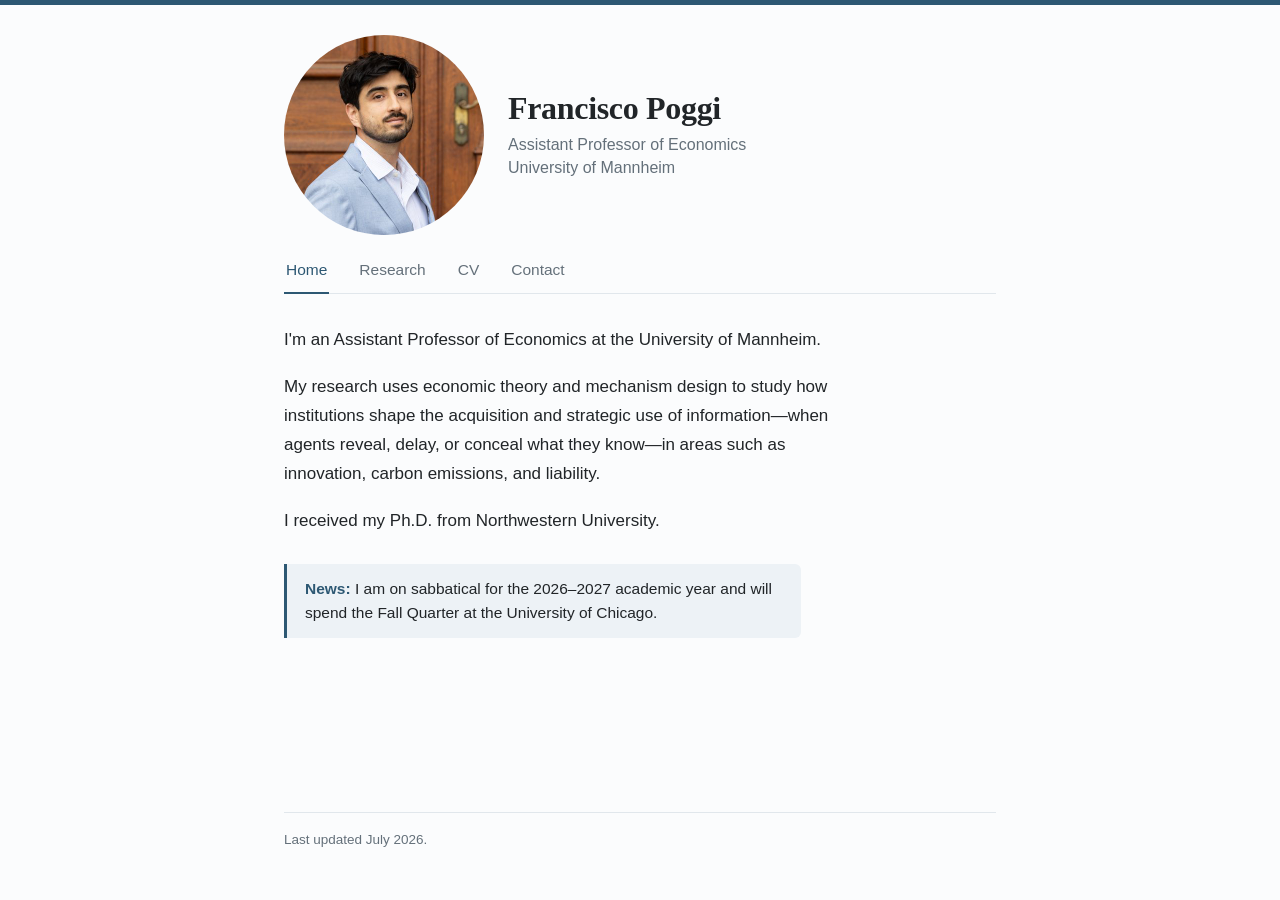
==== simple-site/index.html @ 57459748 "remove link to confessions slides" ====
<!DOCTYPE html>
<html lang="en">
<head>
  <meta charset="utf-8">
  <meta name="viewport" content="width=device-width, initial-scale=1">
  <title>Francisco Poggi</title>
  <meta name="description" content="Francisco Poggi is an Assistant Professor of Economics at the University of Mannheim working on microeconomic theory and mechanism design, studying how institutions shape the strategic acquisition, disclosure, and concealment of information.">
  <link rel="canonical" href="https://www.franciscopoggi.com/">
  <meta property="og:title" content="Francisco Poggi">
  <meta property="og:description" content="Assistant Professor of Economics at the University of Mannheim. Microeconomic theory and mechanism design.">
  <meta property="og:url" content="https://www.franciscopoggi.com/">
  <meta property="og:image" content="https://www.franciscopoggi.com/files/avatar.jpg">
  <meta property="og:type" content="website">
  <link rel="icon" href="data:image/svg+xml,%3Csvg xmlns='http://www.w3.org/2000/svg' viewBox='0 0 100 100'%3E%3Ccircle cx='50' cy='50' r='50' fill='%232d5873'/%3E%3Ctext x='50' y='70' font-size='56' text-anchor='middle' fill='%23fdfcfa' font-family='Georgia,serif'%3EP%3C/text%3E%3C/svg%3E">
  <link rel="stylesheet" href="style.css">
  <noscript><style>.panel { display: block !important; }</style></noscript>
</head>
<body>

  <div class="wrap">

    <!-- ================= MASTHEAD ================= -->
    <header class="masthead">
      <img src="files/avatar.jpg" alt="Francisco Poggi">
      <div class="masthead-info">
        <h1>Francisco Poggi</h1>
        <p class="role">Assistant Professor of Economics<br>
          <a href="https://www.uni-mannheim.de/en/" target="_blank" rel="noopener">University of Mannheim</a></p>
      </div>
    </header>

    <!-- ================= TABS =================
         Tabs switch panels in place (no page reload). CV is a normal link. -->
    <nav class="tabs">
      <a href="#home" data-panel="home" class="active">Home</a>
      <a href="#research" data-panel="research">Research</a>
      <a href="#cv" data-panel="cv">CV</a>
      <a href="#contact" data-panel="contact">Contact</a>
    </nav>

    <!-- ================= HOME ================= -->
    <section class="panel visible" id="panel-home">
      <p>I'm an Assistant Professor of Economics at the University of Mannheim.</p>

      <p>My research uses economic theory and mechanism design to study how institutions
        shape the acquisition and strategic use of information—when agents reveal, delay,
        or conceal what they know—in areas such as innovation, carbon emissions, and liability.</p>

      <p>I received my Ph.D. from Northwestern University.</p>

      <div class="news">
        <strong>News:</strong> I am on sabbatical for the 2026&ndash;2027 academic year
        and will spend the Fall Quarter at the University of Chicago.
      </div>
    </section>

    <!-- ================= RESEARCH =================
         To add a paper, copy one .paper block and edit the title, link, coauthors,
         status, and abstract. Delete the <span class="status"> line if not applicable. -->
    <section class="panel" id="panel-research">

      <div class="paper">
        <p class="paper-head">
          <span class="title"><a href="files/scir.pdf" target="_blank" rel="noopener">Strategic Concealment in Innovation Races</a></span>
          <span class="meta">with <a href="https://sites.google.com/view/yonggyun-yg-kim/" target="_blank" rel="noopener">Yonggyun Kim</a>
            &middot; <span class="status">R&amp;R at AEJ: Micro</span></span>
        </p>
        <!-- <p class="abstract">Firms might avoid patenting intermediate innovations, even when this
          would mean capturing the full social value of the innovation.</p> -->
      </div>

      <div class="paper">
        <p class="paper-head">
          <span class="title"><a href="files/market-based_mechanisms.pdf" target="_blank" rel="noopener">Market-based Mechanisms</a></span>
          <span class="meta">with <a href="http://www.quitzevalenzuelastookey.com" target="_blank" rel="noopener">Quitz&eacute; Valenzuela-Stookey</a>
            &middot; <span class="status">R&amp;R at JPE</span></span>
        </p>
        <!-- <p class="abstract">How can policies use information contained in market outcomes when
          market participants care about the policy itself?</p> -->
      </div>

      <div class="paper">
        <p class="paper-head">
          <span class="title"><a href="files/taxation.pdf" target="_blank" rel="noopener">A Taxation Principle with Moral Hazard</a></span>
          <span class="meta">with <a href="https://faculty.wcas.northwestern.edu/bhs675/" target="_blank" rel="noopener">Bruno Strulovici</a></span>
        </p>
        <!-- <p class="abstract">Sometimes, eliciting private information becomes redundant.</p> -->
      </div>

      <div class="paper">
        <p class="paper-head">
          <span class="title"><a href="files/timing-innovations.pdf" target="_blank" rel="noopener">The Timing of Complementary Innovations</a></span>
        </p>
        <!-- <p class="abstract">Breakthroughs always enhance incentives to work on complementary
          projects, but only when the timing is endogenous.</p> -->
      </div>

      <div class="paper">
        <p class="paper-head">
          <span class="title"><a href="files/liability.pdf" target="_blank" rel="noopener">Liability Design with Information Acquisition</a></span>
          <span class="meta">with <a href="https://faculty.wcas.northwestern.edu/bhs675/" target="_blank" rel="noopener">Bruno Strulovici</a></span>
        </p>
        <!-- <p class="abstract">How should liability be determined for an agent who acquires
          information about an unknown risk?</p> -->
      </div>

      <div class="paper">
        <p class="paper-head">
          <span class="title">(Un)finished Products</span>
          <span class="meta">with <a href="https://sites.google.com/site/jorgelemuswebsite/home" target="_blank" rel="noopener">Jorge Lemus</a>
            &middot; <span class="status">Work in progress</span>
          </span>
        </p>
      </div>

      <div class="paper">
        <p class="paper-head">
          <span class="title">Confessions</span>
          <span class="meta"><span class="status">Work in progress</span></span>
        </p>
      </div>

    </section>

    <!-- ================= CV ================= -->
    <section class="panel" id="panel-cv">
      <p><strong>Employment</strong><br>
        Assistant Professor of Economics, University of Mannheim (2021&ndash;present)</p>

      <p><strong>Education</strong><br>
        Ph.D. in Economics, Northwestern University (2021)<br>
        M.A. and B.A. in Economics, Universidad de San Andr&eacute;s</p>

      <p><strong>Research interests</strong><br>
        Microeconomic theory, information economics, industrial organization,
        law and economics</p>

      <p><a href="files/cv.pdf" target="_blank" rel="noopener">Full CV (PDF) &rarr;</a></p>
    </section>

    <!-- ================= CONTACT ================= -->
    <section class="panel" id="panel-contact">
      <p><strong>Email</strong><br>
        <a href="mailto:poggi@uni-mannheim.de">poggi@uni-mannheim.de</a></p>

      <p><strong>Office</strong><br>
        Universit&auml;t Mannheim<br>
        L7, 3&ndash;5 &ndash; Room 310<br>
        68161 Mannheim<br>
        Germany</p>
    </section>

    <div class="spacer"></div>
    <footer>Last updated July 2026.</footer>

  </div>

  <script>
    // Tab switching without page reloads (keeps scroll position).
    var tabs = document.querySelectorAll('nav.tabs a[data-panel]');

    function showPanel(name) {
      document.querySelectorAll('.panel').forEach(function (p) {
        p.classList.toggle('visible', p.id === 'panel-' + name);
      });
      tabs.forEach(function (t) {
        t.classList.toggle('active', t.dataset.panel === name);
      });
    }

    function panelFromHash() {
      var h = location.hash.replace('#', '');
      return document.getElementById('panel-' + h) ? h : 'home';
    }

    tabs.forEach(function (t) {
      t.addEventListener('click', function (e) {
        e.preventDefault();                       // don't let the browser scroll/jump
        history.pushState(null, '', t.getAttribute('href'));
        showPanel(t.dataset.panel);
        // if scrolled past the tab bar, align it to the top so the new
        // panel starts in view; otherwise leave the scroll untouched
        var navTop = document.querySelector('nav.tabs').offsetTop;
        if (window.scrollY > navTop) window.scrollTo(0, navTop);
      });
    });

    window.addEventListener('popstate', function () { showPanel(panelFromHash()); });
    showPanel(panelFromHash());                   // honor #research / #contact on load
  </script>
</body>
</html>
---- simple-site/style.css ----
/* =========================================================
   Francisco Poggi — personal site
   Single stylesheet. Edit colors/spacing here; content
   lives in index.html.
   ========================================================= */

:root {
  --accent:    #2d5873;   /* steel blue — same primary as the old wowchemy theme */
  --text:      #212528;
  --muted:     #64707a;
  --rule:      #e1e7ec;
  --bg:        #fbfcfd;   /* very soft off-white, cool-tinted */
  --serif:     Georgia, "Times New Roman", "Iowan Old Style", serif;
  --max-width: 760px;
}

* { box-sizing: border-box; }
html { -webkit-text-size-adjust: 100%; }

body {
  margin: 0;
  min-height: 100vh;
  display: flex;
  flex-direction: column;
  border-top: 5px solid var(--accent);   /* full-width accent band anchors the page */
  background: var(--bg);
  color: var(--text);
  font-family: -apple-system, BlinkMacSystemFont, "Segoe UI", Roboto,
               Helvetica, Arial, sans-serif;
  font-size: 17px;
  line-height: 1.7;
}

.wrap {
  max-width: var(--max-width);
  width: 100%;
  margin: 0 auto;
  padding: 0 24px 48px;
  flex: 1;
  display: flex;
  flex-direction: column;
}
.spacer { flex: 1; }  /* pushes the footer to the bottom on short pages */

a { color: var(--accent); text-decoration: none; }
a:hover { text-decoration: underline; }

/* ---------- header / masthead ---------- */
header.masthead {
  display: flex;
  align-items: center;
  gap: 24px;
  margin: 30px 0 22px;
}
header.masthead img {
  width: 200px;
  height: 200px;
  border-radius: 50%;
  object-fit: cover;
  flex: none;
  background: #e8edf2;
}
header.masthead h1 {
  font-family: var(--serif);
  font-size: 32px;
  font-weight: 600;
  line-height: 1.15;
  margin: 0 0 6px;
  letter-spacing: -0.01em;
}
header.masthead .role {
  color: var(--muted);
  margin: 0;
  font-size: 16px;
  line-height: 1.45;
}
header.masthead .role a { color: var(--muted); }

/* ---------- tabs (below the masthead, identical on every page) ---------- */
nav.tabs {
  display: flex;
  flex-wrap: wrap;
  gap: 0 28px;
  margin: 0 0 32px;
  border-bottom: 1px solid var(--rule);
}
nav.tabs a {
  padding: 0 2px 9px;
  margin-bottom: -1px;              /* active border sits on top of the rule */
  border-bottom: 2px solid transparent;
  color: var(--muted);
  font-weight: 500;
  font-size: 15.5px;
}
nav.tabs a:hover {
  color: var(--accent);
  text-decoration: none;
}
nav.tabs a.active {
  color: var(--accent);
  border-bottom-color: var(--accent);
}

/* ---------- panels (tab content; JS toggles .visible) ---------- */
.panel { display: none; }
.panel.visible {
  display: block;
  /* softens the layout collapse when switching to a short panel */
  min-height: 30vh;
}

/* ---------- body prose ---------- */
.panel > p {
  margin: 0 0 18px;
  max-width: 60ch;   /* keep the measure comfortable */
}

/* ---------- news callout ---------- */
.news {
  border-left: 3px solid var(--accent);
  background: #edf2f6;
  padding: 13px 18px;
  margin: 28px 0;
  font-size: 15.5px;
  line-height: 1.55;
  border-radius: 0 6px 6px 0;
  max-width: 60ch;
}
.news strong { color: var(--accent); }

/* ---------- section heading ---------- */
h2 {
  align-self: flex-start;  /* keep border only as wide as the text */
  font-family: var(--serif);
  font-size: 23px;
  font-weight: 600;
  margin: 50px 0 4px;
  padding-bottom: 8px;
  border-bottom: 2px solid var(--accent);
  display: inline-block;
}

/* ---------- research / paper list ---------- */
.paper {
  padding: 9px 0;
  border-bottom: 1px solid var(--rule);
}
.paper:first-of-type { padding-top: 14px; }
.paper .paper-head { margin: 0; }
.paper .title {
  font-weight: 600;
  font-size: 17px;
  color: var(--accent);
}
.paper .title a { color: var(--accent); }
.paper .title a:hover { text-decoration: underline; }
.paper .meta {
  color: var(--muted);
  font-size: 15px;
}
.paper .status { font-style: italic; }
.paper .abstract {
  margin: 8px 0 2px;
  padding-left: 16px;
  color: #3d454c;
  font-size: 15.5px;
  line-height: 1.6;
  border-left: 2px solid var(--rule);
}

/* ---------- footer ---------- */
footer {
  margin-top: 40px;
  padding-top: 16px;
  border-top: 1px solid var(--rule);
  color: var(--muted);
  font-size: 13.5px;
}

/* ---------- responsive ---------- */
@media (max-width: 520px) {
  header.masthead { flex-direction: column; align-items: flex-start; gap: 16px; margin-top: 22px; }
  header.masthead img { width: 150px; height: 150px; }
  header.masthead h1 { font-size: 28px; }
}
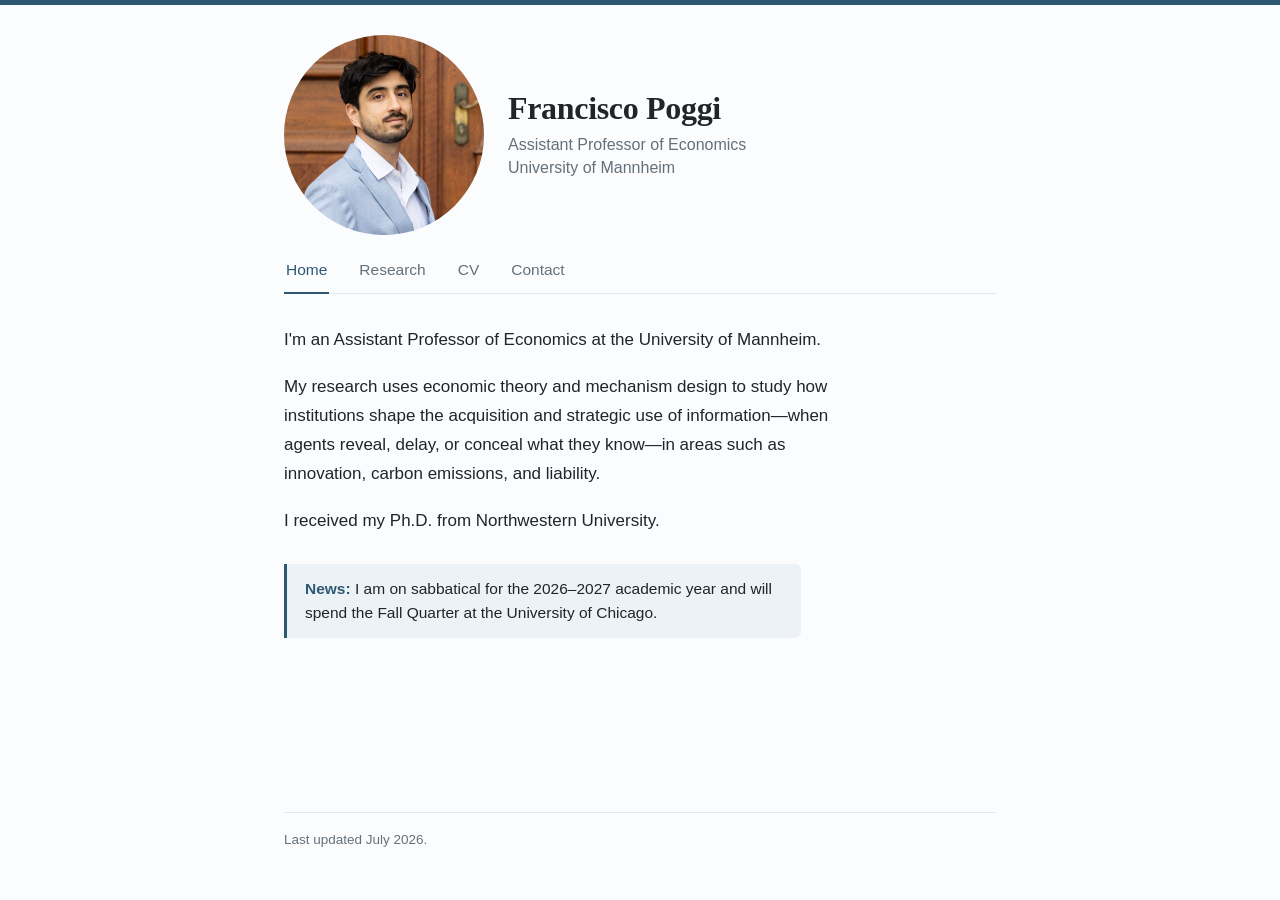
==== commit d865543d: "Update index.html" ====
--- a/simple-site/index.html
+++ b/simple-site/index.html
@@ -14,6 +14,14 @@
   <link rel="icon" href="data:image/svg+xml,%3Csvg xmlns='http://www.w3.org/2000/svg' viewBox='0 0 100 100'%3E%3Ccircle cx='50' cy='50' r='50' fill='%232d5873'/%3E%3Ctext x='50' y='70' font-size='56' text-anchor='middle' fill='%23fdfcfa' font-family='Georgia,serif'%3EP%3C/text%3E%3C/svg%3E">
   <link rel="stylesheet" href="style.css">
   <noscript><style>.panel { display: block !important; }</style></noscript>
+  <!-- Google Analytics (GA4) -->
+  <script async src="https://www.googletagmanager.com/gtag/js?id=G-MCCZ7WN1J0"></script>
+  <script>
+    window.dataLayer = window.dataLayer || [];
+    function gtag(){dataLayer.push(arguments);}
+    gtag('js', new Date());
+    gtag('config', 'G-MCCZ7WN1J0');
+  </script>
 </head>
 <body>
 
@@ -63,7 +71,7 @@
         <p class="paper-head">
           <span class="title"><a href="files/scir.pdf" target="_blank" rel="noopener">Strategic Concealment in Innovation Races</a></span>
           <span class="meta">with <a href="https://sites.google.com/view/yonggyun-yg-kim/" target="_blank" rel="noopener">Yonggyun Kim</a>
-            &middot; <span class="status">R&amp;R at AEJ: Micro</span></span>
+            &middot; <span class="status">Conditionally accepted at AEJ: Micro</span></span>
         </p>
         <!-- <p class="abstract">Firms might avoid patenting intermediate innovations, even when this
           would mean capturing the full social value of the innovation.</p> -->
@@ -71,7 +79,7 @@
 
       <div class="paper">
         <p class="paper-head">
-          <span class="title"><a href="files/market-based_mechanisms.pdf" target="_blank" rel="noopener">Market-based Mechanisms</a></span>
+          <span class="title"><a href="files/market-based_mechanisms.pdf" target="_blank" rel="noopener">Market-based Policies</a></span>
           <span class="meta">with <a href="http://www.quitzevalenzuelastookey.com" target="_blank" rel="noopener">Quitz&eacute; Valenzuela-Stookey</a>
             &middot; <span class="status">R&amp;R at JPE</span></span>
         </p>
@@ -115,7 +123,7 @@
 
       <div class="paper">
         <p class="paper-head">
-          <span class="title">Confessions</span>
+          <span class="title">Off-protocol Communication</span>
           <span class="meta"><span class="status">Work in progress</span></span>
         </p>
       </div>
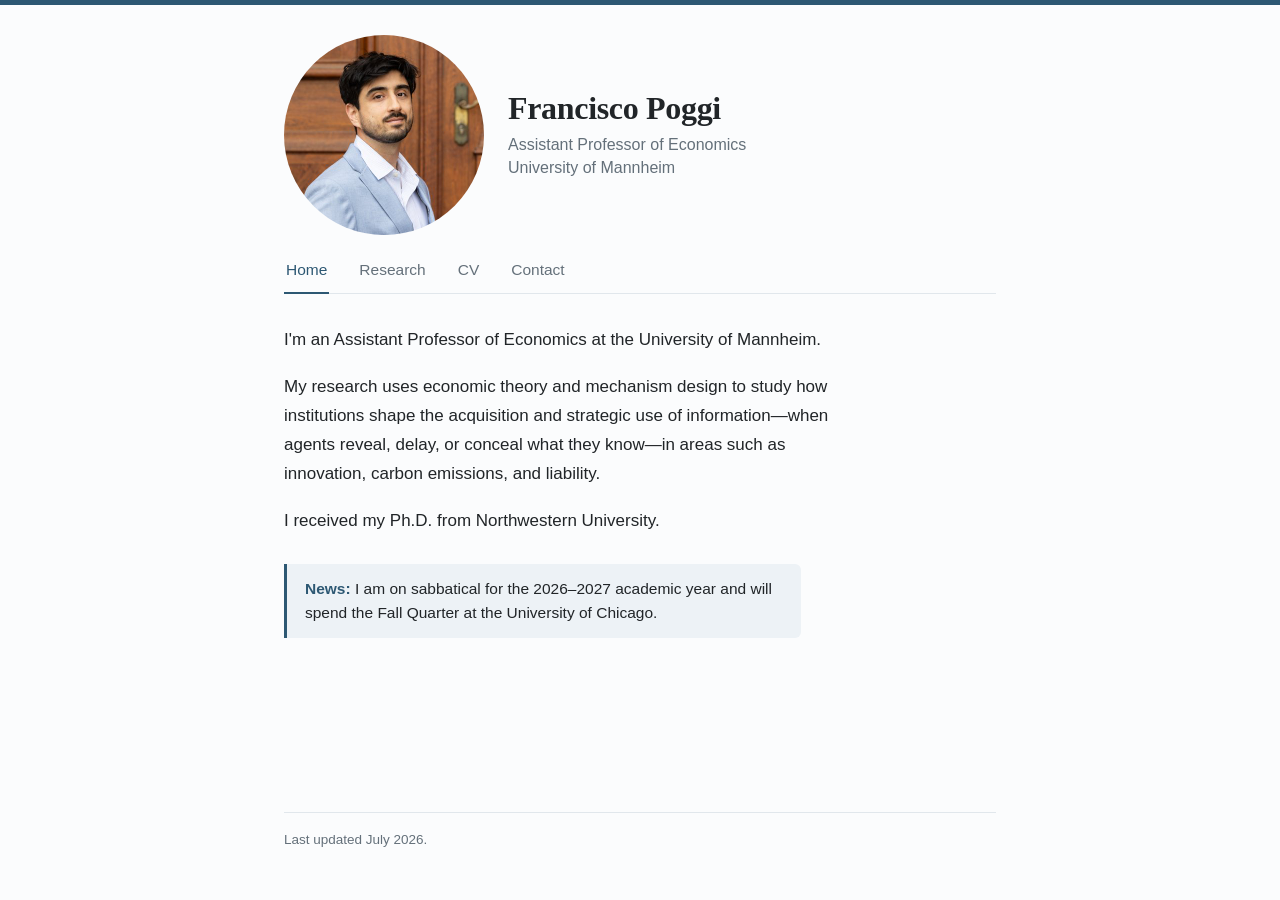
==== commit 03736382: "update" ====
--- a/simple-site/index.html
+++ b/simple-site/index.html
@@ -64,14 +64,14 @@
 
     <!-- ================= RESEARCH =================
          To add a paper, copy one .paper block and edit the title, link, coauthors,
-         status, and abstract. Delete the <span class="status"> line if not applicable. -->
+         status, and abstract. Delete the <span class="status"> tag if not applicable. -->
     <section class="panel" id="panel-research">
 
       <div class="paper">
         <p class="paper-head">
           <span class="title"><a href="files/scir.pdf" target="_blank" rel="noopener">Strategic Concealment in Innovation Races</a></span>
           <span class="meta">with <a href="https://sites.google.com/view/yonggyun-yg-kim/" target="_blank" rel="noopener">Yonggyun Kim</a>
-            &middot; <span class="status">Conditionally accepted at AEJ: Micro</span></span>
+            <span class="status">Conditionally accepted at AEJ: Micro</span></span>
         </p>
         <!-- <p class="abstract">Firms might avoid patenting intermediate innovations, even when this
           would mean capturing the full social value of the innovation.</p> -->
@@ -81,7 +81,7 @@
         <p class="paper-head">
           <span class="title"><a href="files/market-based_mechanisms.pdf" target="_blank" rel="noopener">Market-based Policies</a></span>
           <span class="meta">with <a href="http://www.quitzevalenzuelastookey.com" target="_blank" rel="noopener">Quitz&eacute; Valenzuela-Stookey</a>
-            &middot; <span class="status">R&amp;R at JPE</span></span>
+            <span class="status">R&amp;R at JPE</span></span>
         </p>
         <!-- <p class="abstract">How can policies use information contained in market outcomes when
           market participants care about the policy itself?</p> -->
@@ -116,7 +116,7 @@
         <p class="paper-head">
           <span class="title">(Un)finished Products</span>
           <span class="meta">with <a href="https://sites.google.com/site/jorgelemuswebsite/home" target="_blank" rel="noopener">Jorge Lemus</a>
-            &middot; <span class="status">Work in progress</span>
+            <span class="status">Work in progress</span>
           </span>
         </p>
       </div>
--- a/simple-site/style.css
+++ b/simple-site/style.css
@@ -158,7 +158,21 @@
   color: var(--muted);
   font-size: 15px;
 }
-.paper .status { font-style: italic; }
+.paper .title { display: block; }          /* title on its own line */
+.paper .meta  { display: block; margin-top: 3px; }  /* coauthors + status below it */
+.paper .status {                            /* small tag for publication status */
+  display: inline-block;
+  font-style: normal;
+  font-size: 12.5px;
+  font-weight: 600;
+  letter-spacing: 0.02em;
+  line-height: 1.5;
+  color: var(--accent);
+  background: #edf2f6;
+  border-radius: 4px;
+  padding: 1px 7px;
+  vertical-align: 1px;
+}
 .paper .abstract {
   margin: 8px 0 2px;
   padding-left: 16px;
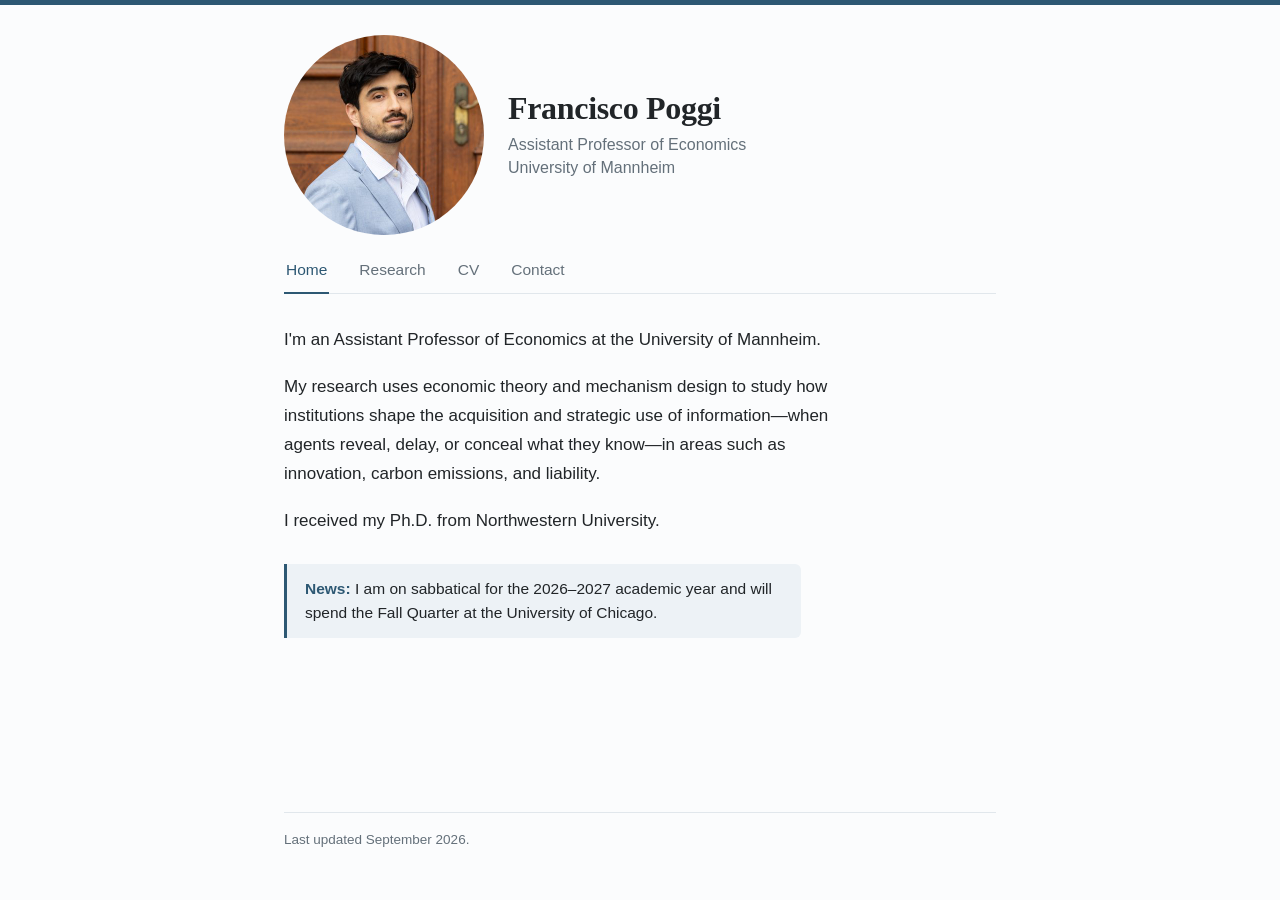
==== commit 03b09f7a: "change to js list of papers." ====
--- a/simple-site/index.html
+++ b/simple-site/index.html
@@ -63,71 +63,12 @@
     </section>
 
     <!-- ================= RESEARCH =================
-         To add a paper, copy one .paper block and edit the title, link, coauthors,
-         status, and abstract. Delete the <span class="status"> tag if not applicable. -->
+         The paper list lives in papers.js — edit that file to add or change papers.
+         The script fills #paper-list on load. -->
     <section class="panel" id="panel-research">
-
-      <div class="paper">
-        <p class="paper-head">
-          <span class="title"><a href="files/scir.pdf" target="_blank" rel="noopener">Strategic Concealment in Innovation Races</a></span>
-          <span class="meta">with <a href="https://sites.google.com/view/yonggyun-yg-kim/" target="_blank" rel="noopener">Yonggyun Kim</a>
-            <span class="status">Conditionally accepted at AEJ: Micro</span></span>
-        </p>
-        <!-- <p class="abstract">Firms might avoid patenting intermediate innovations, even when this
-          would mean capturing the full social value of the innovation.</p> -->
-      </div>
-
-      <div class="paper">
-        <p class="paper-head">
-          <span class="title"><a href="files/market-based_mechanisms.pdf" target="_blank" rel="noopener">Market-based Policies</a></span>
-          <span class="meta">with <a href="http://www.quitzevalenzuelastookey.com" target="_blank" rel="noopener">Quitz&eacute; Valenzuela-Stookey</a>
-            <span class="status">R&amp;R at JPE</span></span>
-        </p>
-        <!-- <p class="abstract">How can policies use information contained in market outcomes when
-          market participants care about the policy itself?</p> -->
-      </div>
-
-      <div class="paper">
-        <p class="paper-head">
-          <span class="title"><a href="files/taxation.pdf" target="_blank" rel="noopener">A Taxation Principle with Moral Hazard</a></span>
-          <span class="meta">with <a href="https://faculty.wcas.northwestern.edu/bhs675/" target="_blank" rel="noopener">Bruno Strulovici</a></span>
-        </p>
-        <!-- <p class="abstract">Sometimes, eliciting private information becomes redundant.</p> -->
-      </div>
-
-      <div class="paper">
-        <p class="paper-head">
-          <span class="title"><a href="files/timing-innovations.pdf" target="_blank" rel="noopener">The Timing of Complementary Innovations</a></span>
-        </p>
-        <!-- <p class="abstract">Breakthroughs always enhance incentives to work on complementary
-          projects, but only when the timing is endogenous.</p> -->
-      </div>
-
-      <div class="paper">
-        <p class="paper-head">
-          <span class="title"><a href="files/liability.pdf" target="_blank" rel="noopener">Liability Design with Information Acquisition</a></span>
-          <span class="meta">with <a href="https://faculty.wcas.northwestern.edu/bhs675/" target="_blank" rel="noopener">Bruno Strulovici</a></span>
-        </p>
-        <!-- <p class="abstract">How should liability be determined for an agent who acquires
-          information about an unknown risk?</p> -->
-      </div>
-
-      <div class="paper">
-        <p class="paper-head">
-          <span class="title">(Un)finished Products</span>
-          <span class="meta">with <a href="https://sites.google.com/site/jorgelemuswebsite/home" target="_blank" rel="noopener">Jorge Lemus</a>
-            <span class="status">Work in progress</span>
-          </span>
-        </p>
-      </div>
-
-      <div class="paper">
-        <p class="paper-head">
-          <span class="title">Off-protocol Communication</span>
-          <span class="meta"><span class="status">Work in progress</span></span>
-        </p>
-      </div>
-
+      <div id="paper-list"></div>
+      <noscript><p>Enable JavaScript to see the list of papers, or see the
+        <a href="files/cv.pdf" target="_blank" rel="noopener">CV</a>.</p></noscript>
     </section>
 
     <!-- ================= CV ================= -->
@@ -159,10 +100,11 @@
     </section>
 
     <div class="spacer"></div>
-    <footer>Last updated July 2026.</footer>
+    <footer>Last updated September 2026.</footer>
 
   </div>
 
+  <script src="papers.js"></script>
   <script>
     // Tab switching without page reloads (keeps scroll position).
     var tabs = document.querySelectorAll('nav.tabs a[data-panel]');
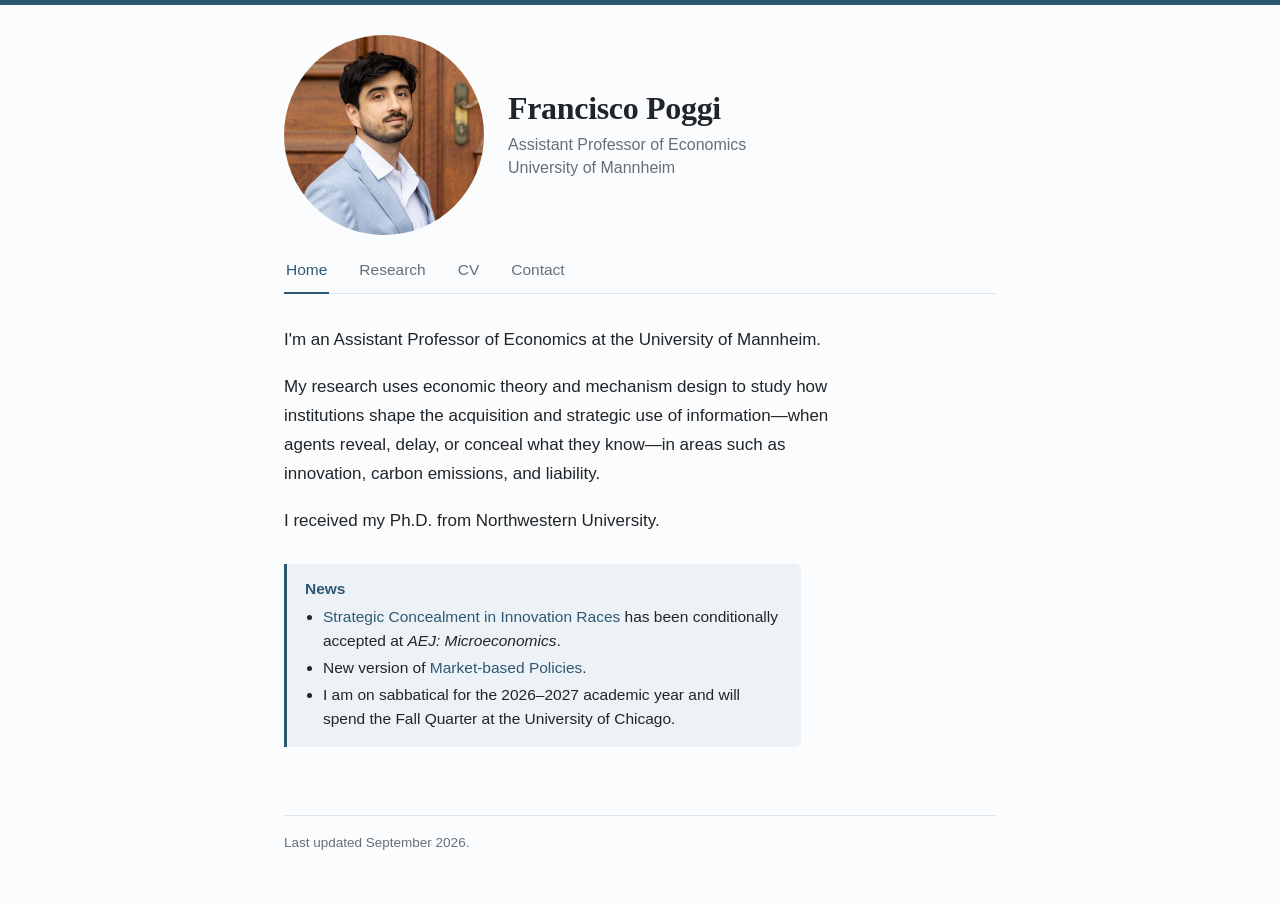
==== commit c37025d4: "news" ====
--- a/simple-site/index.html
+++ b/simple-site/index.html
@@ -57,8 +57,14 @@
       <p>I received my Ph.D. from Northwestern University.</p>
 
       <div class="news">
-        <strong>News:</strong> I am on sabbatical for the 2026&ndash;2027 academic year
-        and will spend the Fall Quarter at the University of Chicago.
+        <strong>News</strong>
+        <ul>
+          <li><a href="files/scir.pdf" target="_blank" rel="noopener">Strategic Concealment in Innovation Races</a>
+            has been conditionally accepted at <em>AEJ: Microeconomics</em>.</li>
+          <li>New version of <a href="files/market-based_mechanisms.pdf" target="_blank" rel="noopener">Market-based Policies</a>.</li>
+          <li>I am on sabbatical for the 2026&ndash;2027 academic year
+            and will spend the Fall Quarter at the University of Chicago.</li>
+        </ul>
       </div>
     </section>
 
--- a/simple-site/style.css
+++ b/simple-site/style.css
@@ -127,6 +127,8 @@
   max-width: 60ch;
 }
 .news strong { color: var(--accent); }
+.news ul { margin: 4px 0 0; padding-left: 18px; }
+.news li { margin: 3px 0; }
 
 /* ---------- section heading ---------- */
 h2 {
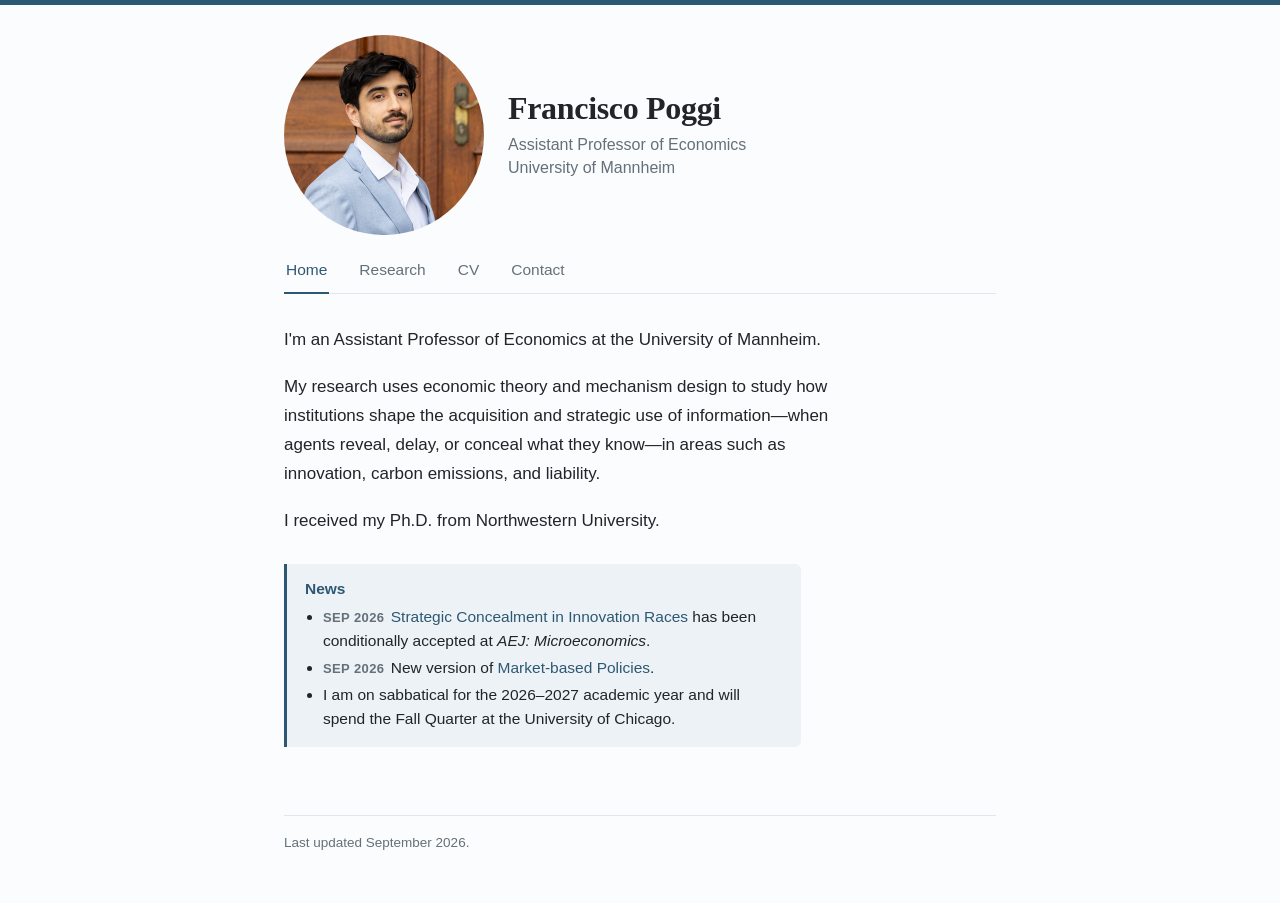
==== commit 6ccf01db: "update news to js" ====
--- a/simple-site/index.html
+++ b/simple-site/index.html
@@ -56,16 +56,8 @@
 
       <p>I received my Ph.D. from Northwestern University.</p>
 
-      <div class="news">
-        <strong>News</strong>
-        <ul>
-          <li><a href="files/scir.pdf" target="_blank" rel="noopener">Strategic Concealment in Innovation Races</a>
-            has been conditionally accepted at <em>AEJ: Microeconomics</em>.</li>
-          <li>New version of <a href="files/market-based_mechanisms.pdf" target="_blank" rel="noopener">Market-based Policies</a>.</li>
-          <li>I am on sabbatical for the 2026&ndash;2027 academic year
-            and will spend the Fall Quarter at the University of Chicago.</li>
-        </ul>
-      </div>
+      <!-- News items live in news.js — edit that file to add or change them. -->
+      <div class="news" id="news"></div>
     </section>
 
     <!-- ================= RESEARCH =================
@@ -111,6 +103,7 @@
   </div>
 
   <script src="papers.js"></script>
+  <script src="news.js"></script>
   <script>
     // Tab switching without page reloads (keeps scroll position).
     var tabs = document.querySelectorAll('nav.tabs a[data-panel]');
--- a/simple-site/style.css
+++ b/simple-site/style.css
@@ -129,6 +129,14 @@
 .news strong { color: var(--accent); }
 .news ul { margin: 4px 0 0; padding-left: 18px; }
 .news li { margin: 3px 0; }
+.news .date {                 /* month label before a news item */
+  color: var(--muted);
+  font-size: 13px;
+  font-weight: 600;
+  letter-spacing: 0.03em;
+  text-transform: uppercase;
+  margin-right: 2px;
+}
 
 /* ---------- section heading ---------- */
 h2 {
